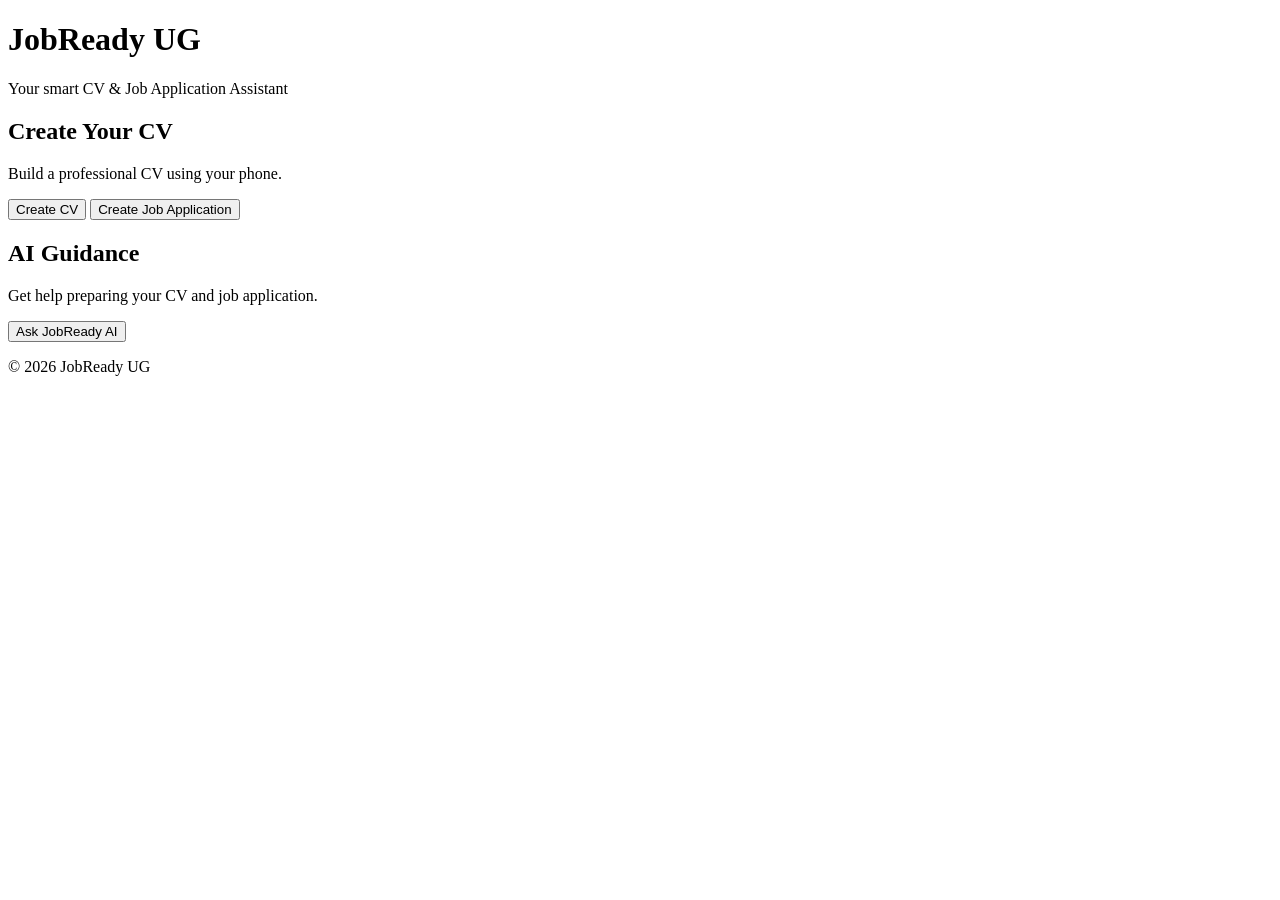
==== index.html @ a70738af "Rename index to index.html" ====
<!DOCTYPE html>
<html lang="en">
<head>
    <meta charset="UTF-8">
        <meta name="viewport" content="width=device-width, initial-scale=1.0">
            <title>JobReady UG</title>
                <link rel="stylesheet" href="style.css">
                </head>

                <body>

                    <header>
                            <h1>JobReady UG</h1>
                                    <p>Your smart CV & Job Application Assistant</p>
                                        </header>

                                            <main>
                                                    <section>
                                                                <h2>Create Your CV</h2>
                                                                            <p>Build a professional CV using your phone.</p>

                                                                                        <button onclick="startCV()">Create CV</button>
                                                                                                    <button onclick="startApplication()">Create Job Application</button>
                                                                                                            </section>

                                                                                                                    <section>
                                                                                                                                <h2>AI Guidance</h2>
                                                                                                                                            <p>Get help preparing your CV and job application.</p>
                                                                                                                                                        <button onclick="openAI()">Ask JobReady AI</button>
                                                                                                                                                                </section>
                                                                                                                                                                    </main>

                                                                                                                                                                        <footer>
                                                                                                                                                                                <p>© 2026 JobReady UG</p>
                                                                                                                                                                                    </footer>

                                                                                                                                                                                        <script src="script.js"></script>
                                                                                                                                                                                        </body>
                                                                                                                                                                                        </html>
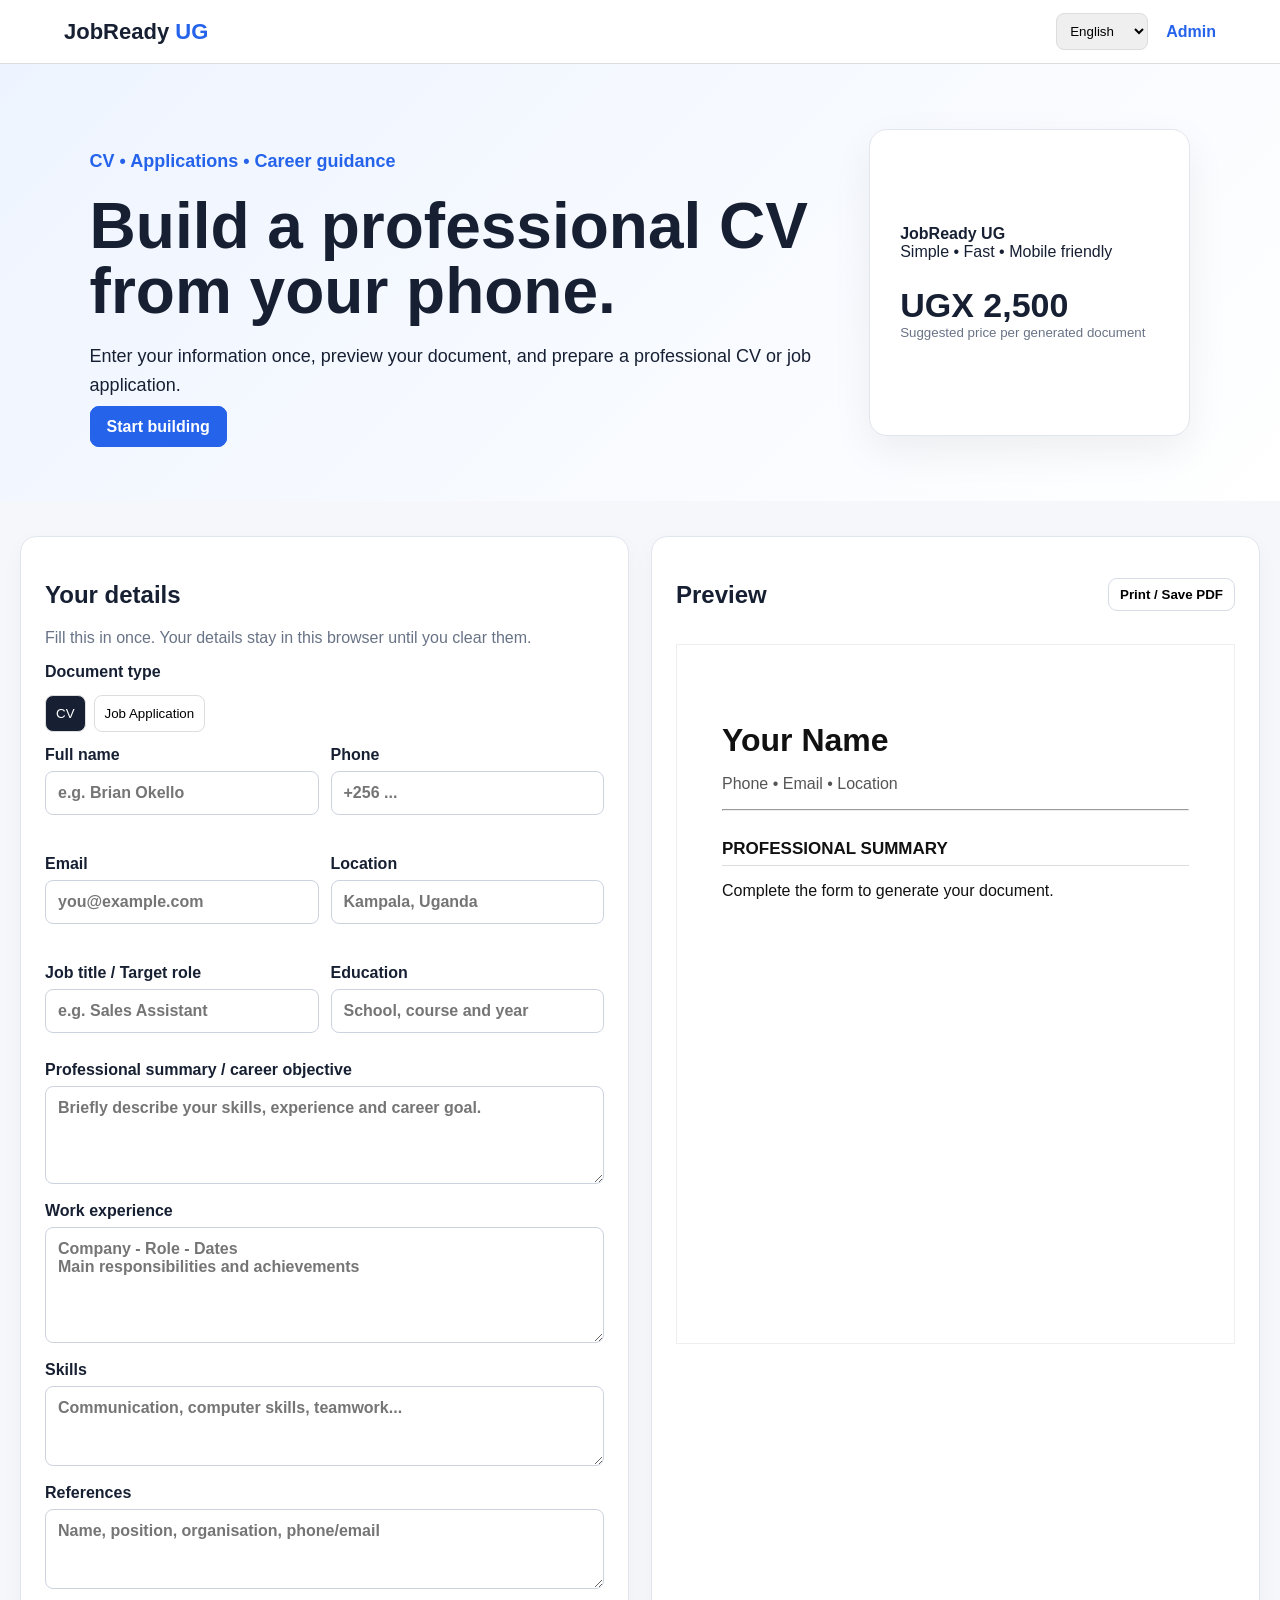
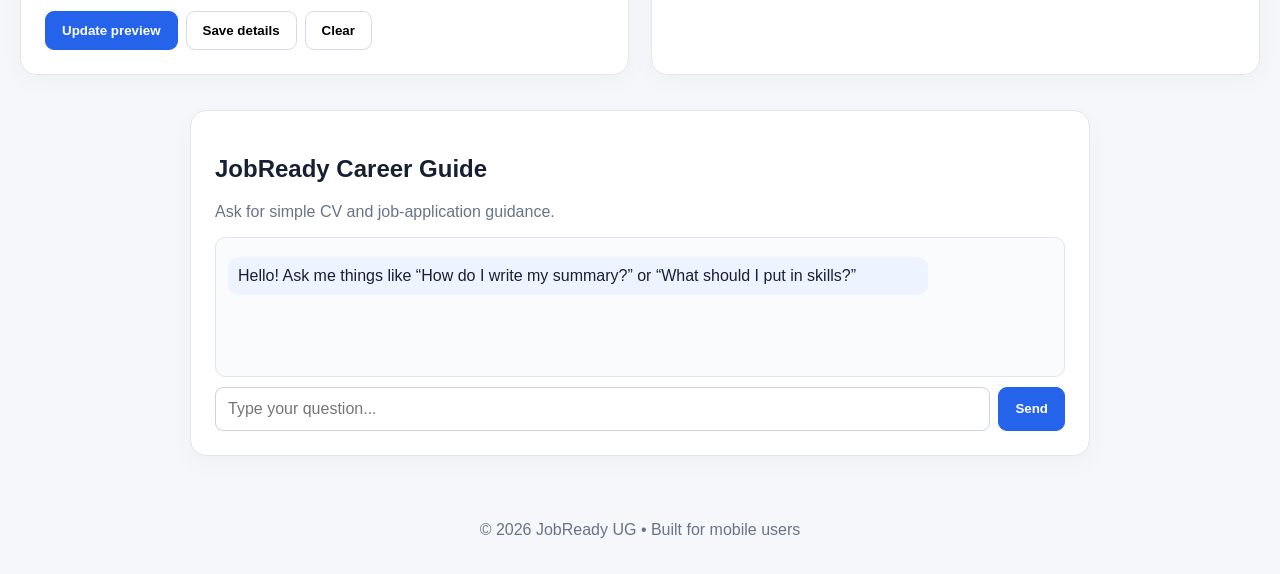
==== commit 568018bd: "Add files via upload" ====
--- a/index.html
+++ b/index.html
@@ -1,39 +1,110 @@
-<!DOCTYPE html>
+<!doctype html>
 <html lang="en">
 <head>
-    <meta charset="UTF-8">
-        <meta name="viewport" content="width=device-width, initial-scale=1.0">
-            <title>JobReady UG</title>
-                <link rel="stylesheet" href="style.css">
-                </head>
+  <meta charset="UTF-8">
+  <meta name="viewport" content="width=device-width, initial-scale=1.0">
+  <title>JobReady UG - CV & Application Builder</title>
+  <link rel="stylesheet" href="style.css">
+</head>
+<body>
+<header class="topbar">
+  <div class="brand">JobReady <span>UG</span></div>
+  <select id="language" aria-label="Language">
+    <option value="en">English</option>
+    <option value="lg">Luganda</option>
+    <option value="sw">Kiswahili</option>
+  </select>
+  <a class="admin-link" href="admin.html">Admin</a>
+</header>
 
-                <body>
+<main>
+  <section class="hero">
+    <div>
+      <p class="eyebrow">CV • Applications • Career guidance</p>
+      <h1>Build a professional CV from your phone.</h1>
+      <p>Enter your information once, preview your document, and prepare a professional CV or job application.</p>
+      <a class="btn primary" href="#builder">Start building</a>
+    </div>
+    <div class="hero-card">
+      <strong>JobReady UG</strong>
+      <span>Simple • Fast • Mobile friendly</span>
+      <b>UGX 2,500</b>
+      <small>Suggested price per generated document</small>
+    </div>
+  </section>
 
-                    <header>
-                            <h1>JobReady UG</h1>
-                                    <p>Your smart CV & Job Application Assistant</p>
-                                        </header>
+  <section id="builder" class="builder">
+    <div class="panel form-panel">
+      <h2>Your details</h2>
+      <p class="muted">Fill this in once. Your details stay in this browser until you clear them.</p>
 
-                                            <main>
-                                                    <section>
-                                                                <h2>Create Your CV</h2>
-                                                                            <p>Build a professional CV using your phone.</p>
+      <label>Document type</label>
+      <div class="segmented">
+        <button type="button" class="active" data-type="cv">CV</button>
+        <button type="button" data-type="application">Job Application</button>
+      </div>
 
-                                                                                        <button onclick="startCV()">Create CV</button>
-                                                                                                    <button onclick="startApplication()">Create Job Application</button>
-                                                                                                            </section>
+      <div class="grid">
+        <label>Full name<input id="name" placeholder="e.g. Brian Okello"></label>
+        <label>Phone<input id="phone" placeholder="+256 ..."></label>
+        <label>Email<input id="email" type="email" placeholder="you@example.com"></label>
+        <label>Location<input id="location" placeholder="Kampala, Uganda"></label>
+        <label>Job title / Target role<input id="role" placeholder="e.g. Sales Assistant"></label>
+        <label>Education<input id="education" placeholder="School, course and year"></label>
+      </div>
 
-                                                                                                                    <section>
-                                                                                                                                <h2>AI Guidance</h2>
-                                                                                                                                            <p>Get help preparing your CV and job application.</p>
-                                                                                                                                                        <button onclick="openAI()">Ask JobReady AI</button>
-                                                                                                                                                                </section>
-                                                                                                                                                                    </main>
+      <label>Professional summary / career objective
+        <textarea id="summary" rows="4" placeholder="Briefly describe your skills, experience and career goal."></textarea>
+      </label>
 
-                                                                                                                                                                        <footer>
-                                                                                                                                                                                <p>© 2026 JobReady UG</p>
-                                                                                                                                                                                    </footer>
+      <label>Work experience
+        <textarea id="experience" rows="5" placeholder="Company - Role - Dates&#10;Main responsibilities and achievements"></textarea>
+      </label>
 
-                                                                                                                                                                                        <script src="script.js"></script>
-                                                                                                                                                                                        </body>
-                                                                                                                                                                                        </html>
+      <label>Skills
+        <textarea id="skills" rows="3" placeholder="Communication, computer skills, teamwork..."></textarea>
+      </label>
+
+      <label>References
+        <textarea id="references" rows="3" placeholder="Name, position, organisation, phone/email"></textarea>
+      </label>
+
+      <div class="actions">
+        <button class="btn primary" id="previewBtn">Update preview</button>
+        <button class="btn" id="saveBtn">Save details</button>
+        <button class="btn" id="clearBtn">Clear</button>
+      </div>
+    </div>
+
+    <div class="panel preview-panel">
+      <div class="preview-head">
+        <h2>Preview</h2>
+        <button class="btn small" id="printBtn">Print / Save PDF</button>
+      </div>
+      <article id="documentPreview" class="document">
+        <h1>Your Name</h1>
+        <p class="contact">Phone • Email • Location</p>
+        <hr>
+        <h2>Professional Summary</h2>
+        <p>Complete the form to generate your document.</p>
+      </article>
+    </div>
+  </section>
+
+  <section class="chat panel">
+    <h2>JobReady Career Guide</h2>
+    <p class="muted">Ask for simple CV and job-application guidance.</p>
+    <div id="chatMessages" class="chat-messages">
+      <div class="bot">Hello! Ask me things like “How do I write my summary?” or “What should I put in skills?”</div>
+    </div>
+    <div class="chat-row">
+      <input id="chatInput" placeholder="Type your question...">
+      <button class="btn primary" id="chatBtn">Send</button>
+    </div>
+  </section>
+</main>
+
+<footer>© 2026 JobReady UG • Built for mobile users</footer>
+<script src="script.js"></script>
+</body>
+</html>
--- a/style.css
+++ b/style.css
@@ -0,0 +1 @@
+*{box-sizing:border-box}body{margin:0;font-family:Arial,sans-serif;background:#f5f7fb;color:#172033}a{text-decoration:none}.topbar{height:64px;background:#fff;border-bottom:1px solid #ddd;display:flex;align-items:center;gap:18px;padding:0 5%;position:sticky;top:0;z-index:10}.brand{font-size:22px;font-weight:800;margin-right:auto}.brand span{color:#2563eb}.topbar select{padding:9px;border:1px solid #ddd;border-radius:8px}.admin-link{color:#2563eb;font-weight:600}.hero{display:grid;grid-template-columns:1.4fr .6fr;gap:30px;padding:65px 7%;background:linear-gradient(135deg,#eef4ff,#fff)}.eyebrow{color:#2563eb;font-weight:700}.hero h1{font-size:clamp(36px,6vw,64px);line-height:1.02;margin:10px 0}.hero p{font-size:18px;line-height:1.6}.hero-card{background:#fff;border:1px solid #e1e5ee;border-radius:18px;padding:30px;display:flex;flex-direction:column;justify-content:center;box-shadow:0 15px 40px #00000010}.hero-card b{font-size:34px;margin-top:25px}.hero-card small{color:#697386}.btn{border:1px solid #d6dbe5;background:#fff;border-radius:9px;padding:11px 16px;font-weight:700;cursor:pointer}.btn.primary{background:#2563eb;color:white;border-color:#2563eb}.btn.small{padding:8px 11px}.builder{max-width:1400px;margin:35px auto;display:grid;grid-template-columns:1fr 1fr;gap:22px;padding:0 20px}.panel{background:#fff;border:1px solid #e1e5ee;border-radius:16px;padding:24px;box-shadow:0 8px 25px #00000008}.form-panel label{display:block;font-weight:700;margin:14px 0}.form-panel input,.form-panel textarea,.chat-row input{width:100%;padding:12px;border:1px solid #ccd3df;border-radius:8px;margin-top:7px;font:inherit}.grid{display:grid;grid-template-columns:1fr 1fr;gap:12px}.segmented{display:flex;gap:8px}.segmented button{padding:10px;border:1px solid #ddd;background:#fff;border-radius:8px;cursor:pointer}.segmented button.active{background:#172033;color:#fff}.actions{display:flex;gap:8px;flex-wrap:wrap;margin-top:18px}.muted{color:#687386}.preview-head{display:flex;align-items:center;justify-content:space-between}.document{background:white;color:#111;min-height:700px;padding:45px;margin-top:15px;border:1px solid #eee}.document h1{font-size:32px;margin-bottom:8px}.document h2{font-size:17px;text-transform:uppercase;border-bottom:1px solid #ddd;padding-bottom:6px;margin-top:28px}.contact{color:#555}.chat{max-width:900px;margin:30px auto}.chat-messages{min-height:140px;max-height:300px;overflow:auto;border:1px solid #e1e5ee;padding:12px;border-radius:10px;background:#fafbfc}.bot,.user{padding:10px;border-radius:10px;margin:7px 0;max-width:85%}.bot{background:#eef4ff}.user{background:#e9f8ee;margin-left:auto}.chat-row{display:flex;gap:8px;margin-top:10px}.chat-row input{margin:0}footer{text-align:center;padding:35px;color:#687386}@media(max-width:850px){.hero,.builder{grid-template-columns:1fr}.hero{padding:45px 20px}.grid{grid-template-columns:1fr}.document{min-height:600px;padding:25px}.topbar{padding:0 15px}.brand{font-size:19px}}@media print{.topbar,.hero,.form-panel,.chat,footer,.preview-head{display:none!important}.builder{display:block;margin:0;padding:0}.preview-panel{border:0;box-shadow:none;padding:0}.document{border:0;margin:0;min-height:auto}}
